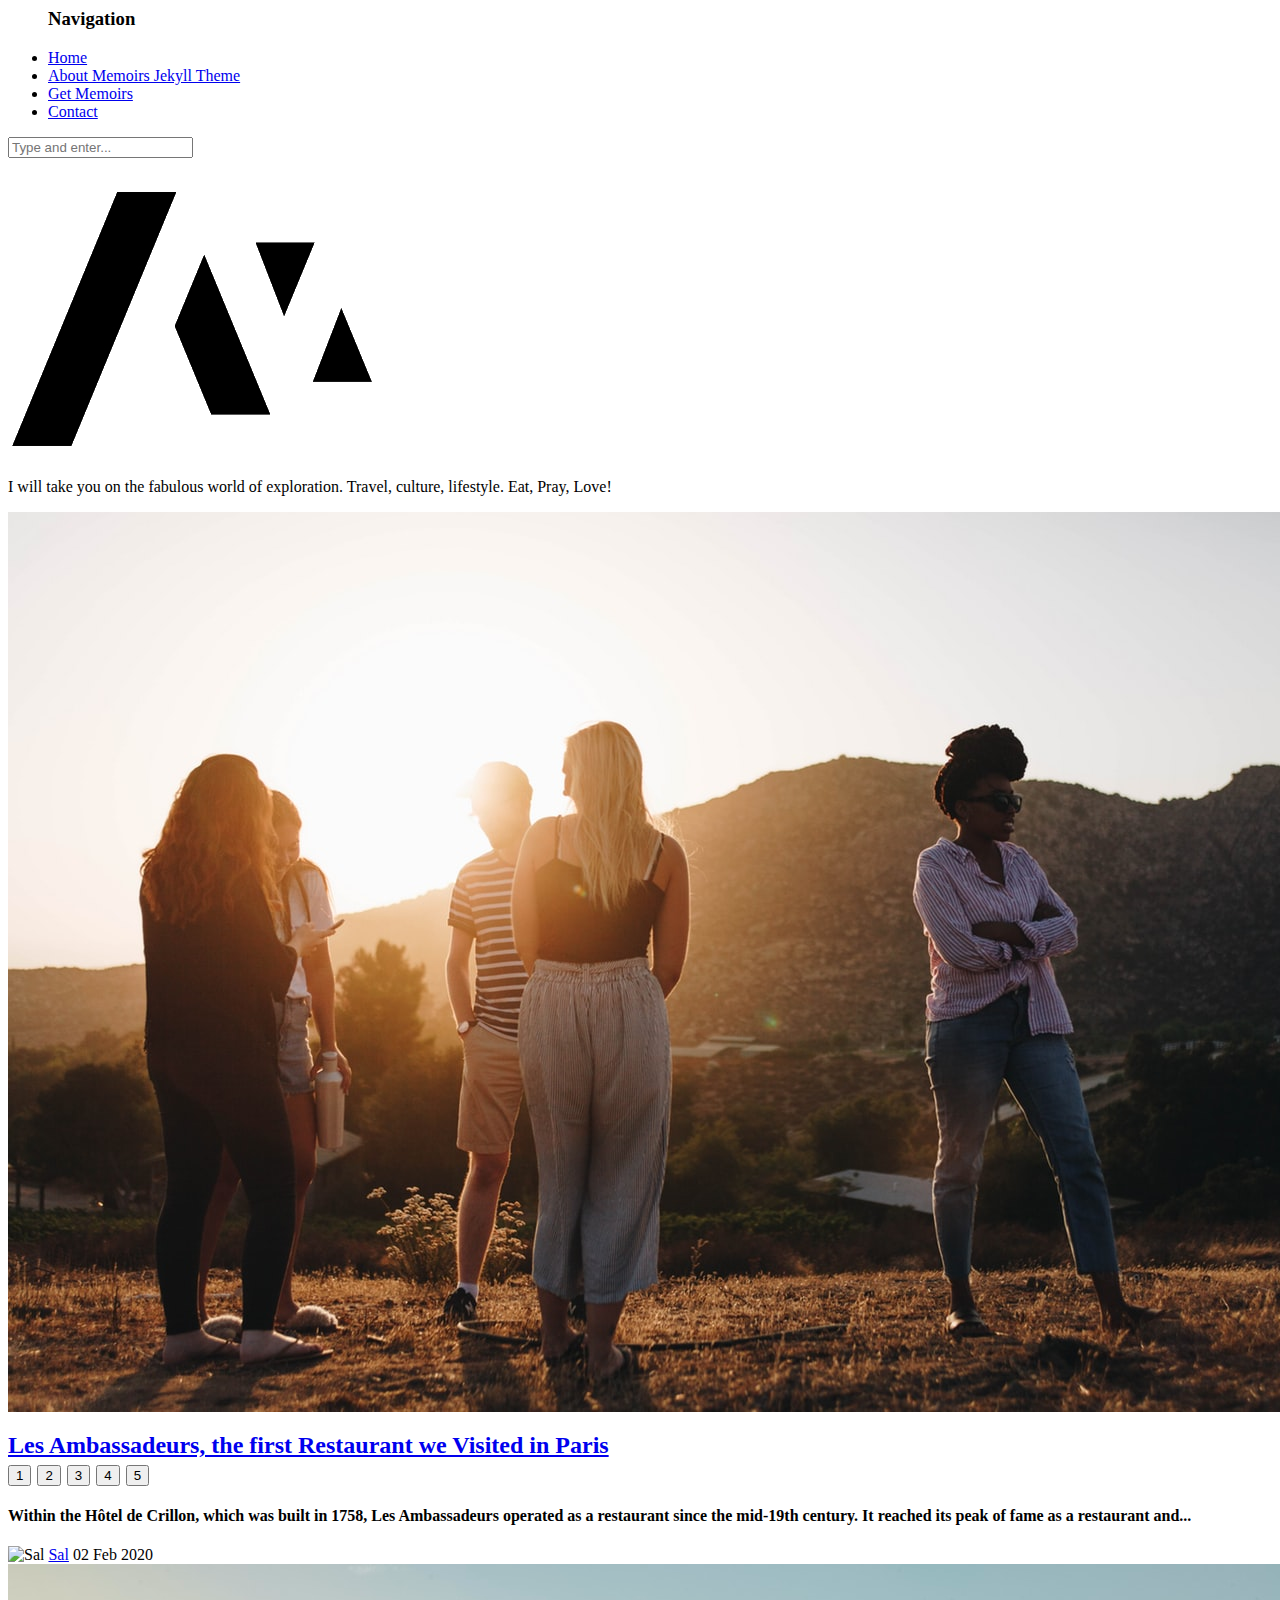
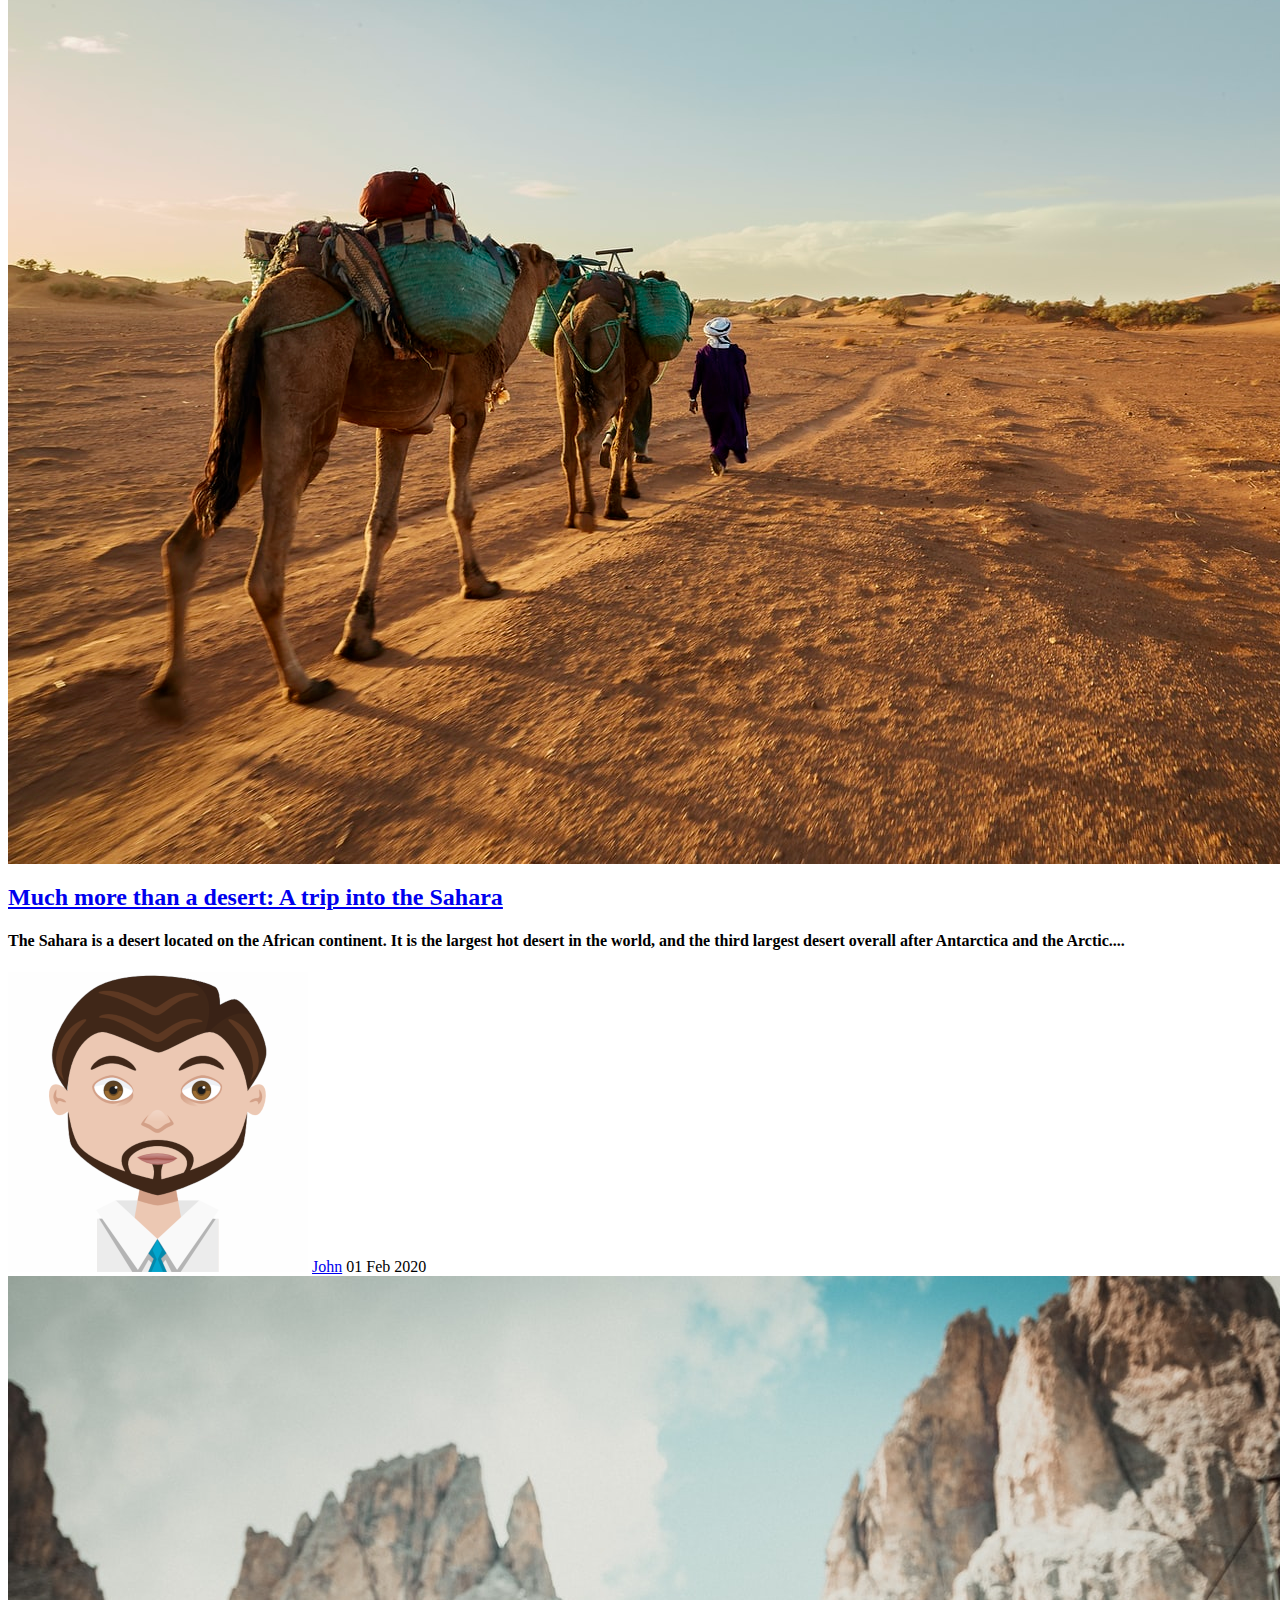
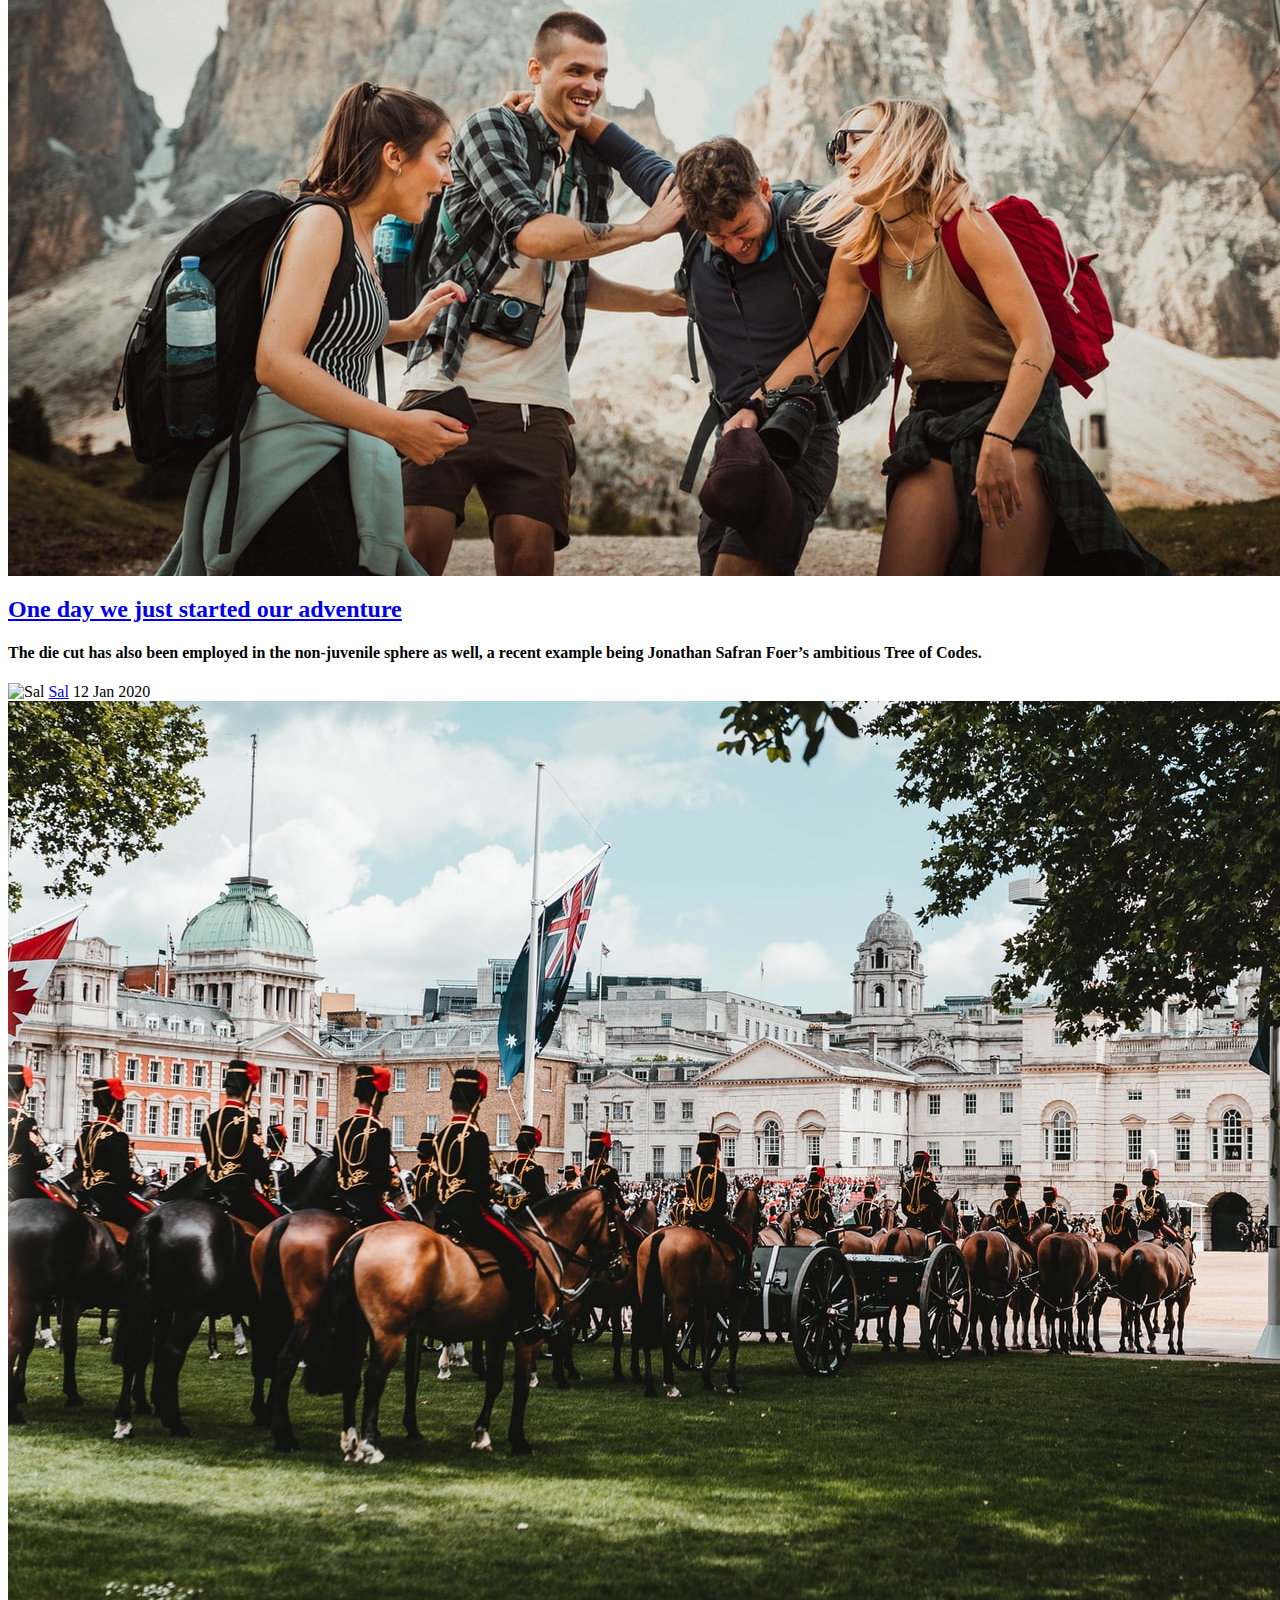
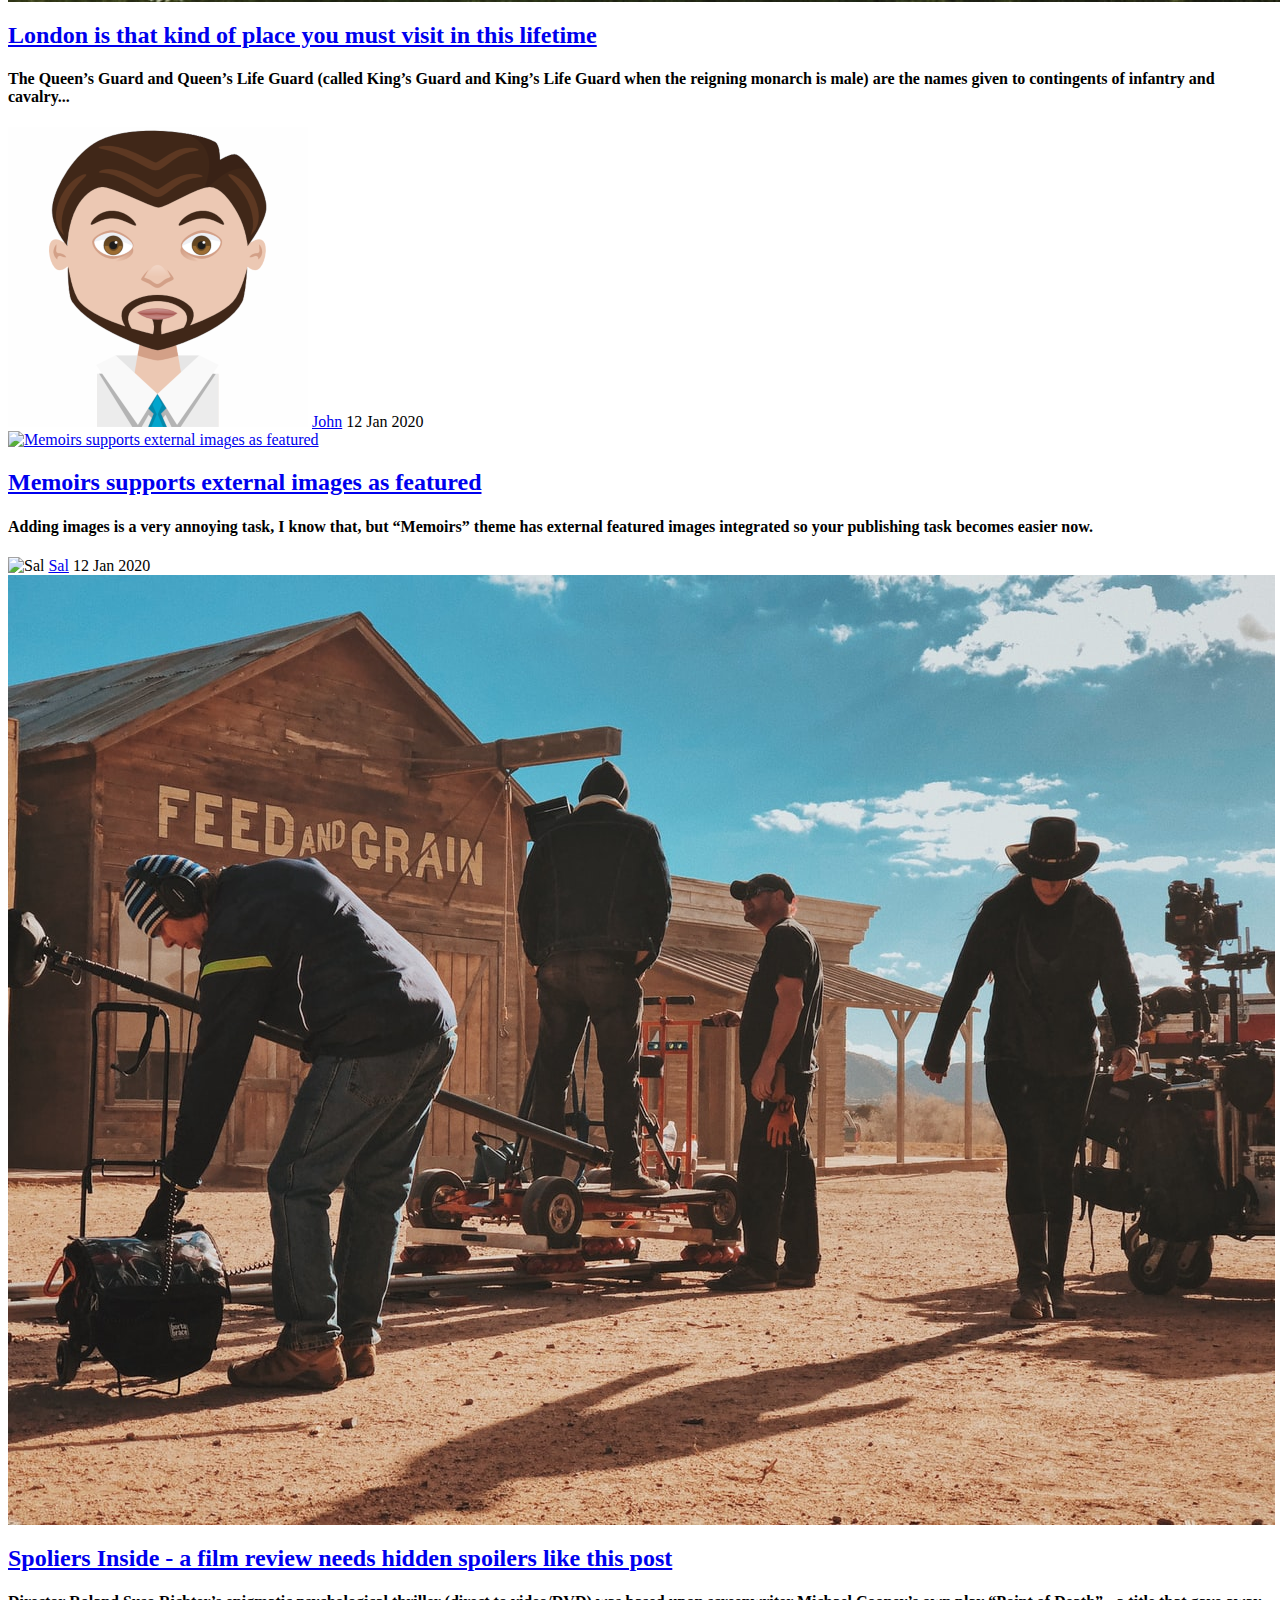
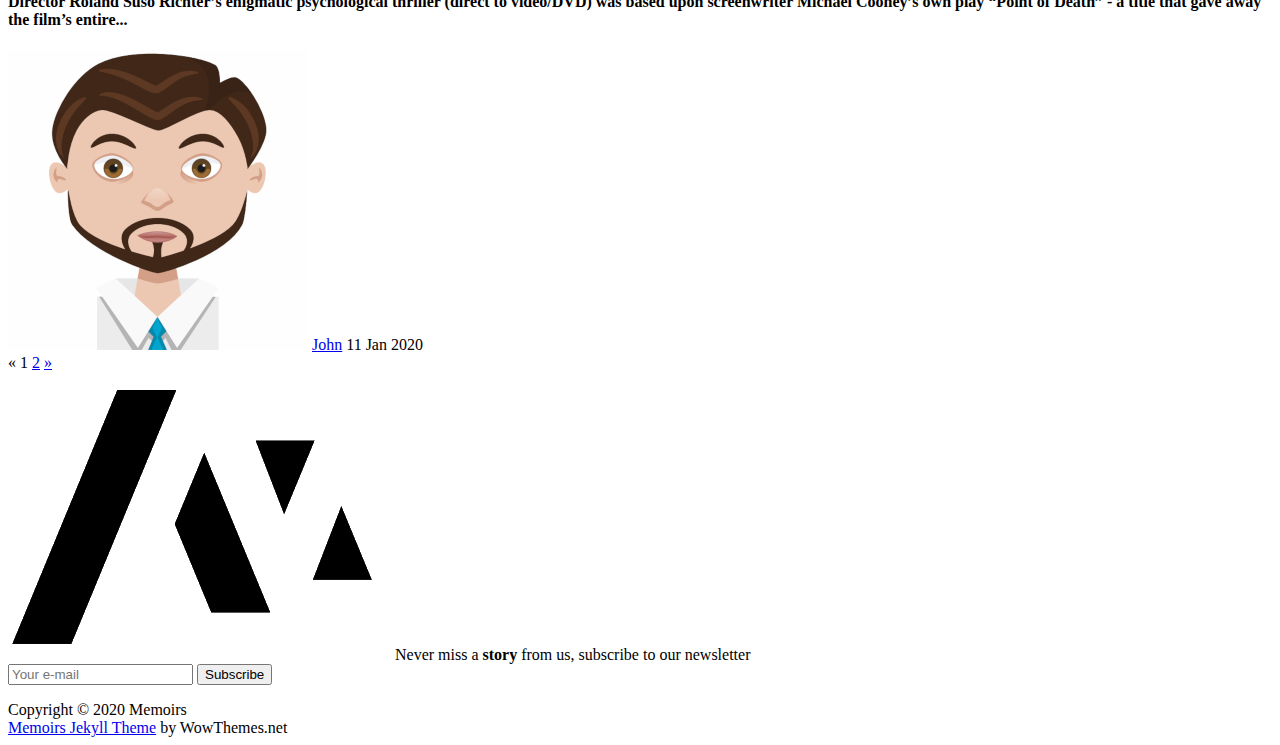
==== index.html @ 23cb0039 "initial" ====
<body>
	<!-- defer loading of font and font awesome -->
	<noscript id="deferred-styles">
		<link href="https://fonts.googleapis.com/css?family=Sen:400,700&display=swap" rel="stylesheet">
        <link rel="stylesheet" href="https://use.fontawesome.com/releases/v5.0.13/css/all.css" integrity="sha384-DNOHZ68U8hZfKXOrtjWvjxusGo9WQnrNx2sqG0tfsghAvtVlRW3tvkXWZh58N9jp" crossorigin="anonymous">
	</noscript>

<!-- Begin Sidebar Navigation
================================================== -->

<div class="sidebar">    
</div>   
<div class="nav-icon">
    <div class="hamburger-bar"></div>
</div>
<div id="blackover-nav" class="blackover"></div>
<nav id="menu">
    <ul>
        <h3>Navigation</h3>
        <li><a href="/">Home</a></li>
        <li><a href="/about">About <span class="badge badge-primary">Memoirs Jekyll Theme</span></a></li>
        <li><a target="_blank" href="https://bootstrapstarter.com/bootstrap-templates/jekyll-theme-memoirs/">Get Memoirs</a></li>      
        <li><a href="/contact">Contact</a></li>       
    </ul>   
</nav>

<script src="/assets/js/lunr.js"></script>

<style>
    
</style>

<div class="wrap-search">
    <div class="d-flex align-items-center ml-auto">
        <i class="fas fa-search show-search"></i>
        <form class="bd-search ml-3" onSubmit="return lunr_search(document.getElementById('lunrsearch').value);">
            <input type="text" class="form-control bigradius text-small launch-modal-search" id="lunrsearch" name="q" maxlength="255" value="" placeholder="Type and enter..."/>
        </form>
    </div>
</div>

<div id="lunrsearchresults">
    <ul></ul>
</div>

<script src="/assets/js/lunrsearchengine.js"></script>


<!-- End Sidebar Navigation
================================================== -->

<div class="site-content  firstpage ">

<div class="container">

    <!-- Site Logo/Name
    ================================================== -->
   
    <a class="navbar-brand" href="/">
        <img src="/assets/images/logo.png" alt="Memoirs">
    </a>  
   

    <!-- Site Tag
    ================================================== -->
    
        <p class="sitetag">
            I will take you on the fabulous world of exploration. Travel, culture, lifestyle. Eat, Pray, Love!
        </p>
    

    <!-- Content
    ================================================== -->
    <div class="main-content">
        <!-- Posts Index
================================================== -->
<div class="blog-grid-container">
    
        <!-- begin post -->


<div class="blog-grid-item">
    <div class="card h-100">
        <div class="maxthumb">
            <a href="/les-ambassadeurs/">
                

                    
                        <img class="img-thumb" src="/assets/images/2.jpg" alt="Les Ambassadeurs, the first Restaurant we Visited in Paris"> 
                    

                
            </a>
        </div>
        <div class="card-body">
            <h2 class="card-title">
                <a class="text-dark" href="/les-ambassadeurs/">Les Ambassadeurs, the first Restaurant we Visited in Paris</a>
                
                <div class="mb-2 mt-2 font-weight-normal">
                <div class="rating-holder">
<div class="c-rating c-rating--regular" data-rating-value="4.5">
  <button>1</button>
  <button>2</button>
  <button>3</button>
  <button>4</button>
  <button>5</button>
</div>
</div>
                </div>
                
            </h2>
            <h4 class="card-text">Within the Hôtel de Crillon, which was built in 1758, Les Ambassadeurs operated as a restaurant since the mid-19th century. It reached its peak of fame as a restaurant and...</h4>
        </div>
        <div class="card-footer bg-white">
            <div class="wrapfooter">
                
                <span class="meta-footer-thumb">
                
                <img class="author-thumb" src="https://www.gravatar.com/avatar/e56154546cf4be74e393c62d1ae9f9d4?s=250&d=mm&r=x" alt="Sal">
                
                </span>
                <span class="author-meta">
                <span class="post-name"><a target="_blank" href="https://www.wowthemes.net/donate/">Sal</a></span> 
                
                <span class="post-date">02 Feb 2020</span>
                </span>
                <div class="clearfix"></div>
            </div>
        </div>
    </div>
</div>
<!-- end post -->
    
        <!-- begin post -->


<div class="blog-grid-item">
    <div class="card h-100">
        <div class="maxthumb">
            <a href="/much-more-than-a-desert-trip-to-sahara/">
                

                    
                        <img class="img-thumb" src="/assets/images/16.jpg" alt="Much more than a desert: A trip into the Sahara"> 
                    

                
            </a>
        </div>
        <div class="card-body">
            <h2 class="card-title">
                <a class="text-dark" href="/much-more-than-a-desert-trip-to-sahara/">Much more than a desert: A trip into the Sahara</a>
                
            </h2>
            <h4 class="card-text">The Sahara is a desert located on the African continent. It is the largest hot desert in the world, and the third largest desert overall after Antarctica and the Arctic....</h4>
        </div>
        <div class="card-footer bg-white">
            <div class="wrapfooter">
                
                <span class="meta-footer-thumb">
                
                <img class="author-thumb" src="/assets/images/avatar.png" alt="John">
                
                </span>
                <span class="author-meta">
                <span class="post-name"><a target="_blank" href="https://www.wowthemes.net">John</a></span> 
                
                <span class="post-date">01 Feb 2020</span>
                </span>
                <div class="clearfix"></div>
            </div>
        </div>
    </div>
</div>
<!-- end post -->
    
        <!-- begin post -->


<div class="blog-grid-item">
    <div class="card h-100">
        <div class="maxthumb">
            <a href="/one-day-just-started-adventure/">
                

                    
                        <img class="img-thumb" src="/assets/images/15.jpg" alt="One day we just started our adventure"> 
                    

                
            </a>
        </div>
        <div class="card-body">
            <h2 class="card-title">
                <a class="text-dark" href="/one-day-just-started-adventure/">One day we just started our adventure</a>
                
            </h2>
            <h4 class="card-text">The die cut has also been employed in the non-juvenile sphere as well, a recent example being Jonathan Safran Foer’s ambitious Tree of Codes.
</h4>
        </div>
        <div class="card-footer bg-white">
            <div class="wrapfooter">
                
                <span class="meta-footer-thumb">
                
                <img class="author-thumb" src="https://www.gravatar.com/avatar/e56154546cf4be74e393c62d1ae9f9d4?s=250&d=mm&r=x" alt="Sal">
                
                </span>
                <span class="author-meta">
                <span class="post-name"><a target="_blank" href="https://www.wowthemes.net/donate/">Sal</a></span> 
                
                <span class="post-date">12 Jan 2020</span>
                </span>
                <div class="clearfix"></div>
            </div>
        </div>
    </div>
</div>
<!-- end post -->
    
        <!-- begin post -->


<div class="blog-grid-item">
    <div class="card h-100">
        <div class="maxthumb">
            <a href="/london/">
                

                    
                        <img class="img-thumb" src="/assets/images/9.jpg" alt="London is that kind of place you must visit in this lifetime"> 
                    

                
            </a>
        </div>
        <div class="card-body">
            <h2 class="card-title">
                <a class="text-dark" href="/london/">London is that kind of place you must visit in this lifetime</a>
                
            </h2>
            <h4 class="card-text">The Queen’s Guard and Queen’s Life Guard (called King’s Guard and King’s Life Guard when the reigning monarch is male) are the names given to contingents of infantry and cavalry...</h4>
        </div>
        <div class="card-footer bg-white">
            <div class="wrapfooter">
                
                <span class="meta-footer-thumb">
                
                <img class="author-thumb" src="/assets/images/avatar.png" alt="John">
                
                </span>
                <span class="author-meta">
                <span class="post-name"><a target="_blank" href="https://www.wowthemes.net">John</a></span> 
                
                <span class="post-date">12 Jan 2020</span>
                </span>
                <div class="clearfix"></div>
            </div>
        </div>
    </div>
</div>
<!-- end post -->
    
        <!-- begin post -->


<div class="blog-grid-item">
    <div class="card h-100">
        <div class="maxthumb">
            <a href="/external-featured-image/">
                

                    
                        <img class="img-thumb" src="https://images.unsplash.com/photo-1559925393-8be0ec4767c8?ixlib=rb-1.2.1&ixid=eyJhcHBfaWQiOjEyMDd9&auto=format&fit=crop&w=1351&q=80" alt="Memoirs supports external images as featured"> 
                    

                
            </a>
        </div>
        <div class="card-body">
            <h2 class="card-title">
                <a class="text-dark" href="/external-featured-image/">Memoirs supports external images as featured</a>
                
            </h2>
            <h4 class="card-text">Adding images is a very annoying task, I know that, but “Memoirs” theme has external featured images integrated so your publishing task becomes easier now.
</h4>
        </div>
        <div class="card-footer bg-white">
            <div class="wrapfooter">
                
                <span class="meta-footer-thumb">
                
                <img class="author-thumb" src="https://www.gravatar.com/avatar/e56154546cf4be74e393c62d1ae9f9d4?s=250&d=mm&r=x" alt="Sal">
                
                </span>
                <span class="author-meta">
                <span class="post-name"><a target="_blank" href="https://www.wowthemes.net/donate/">Sal</a></span> 
                
                <span class="post-date">12 Jan 2020</span>
                </span>
                <div class="clearfix"></div>
            </div>
        </div>
    </div>
</div>
<!-- end post -->
    
        <!-- begin post -->


<div class="blog-grid-item">
    <div class="card h-100">
        <div class="maxthumb">
            <a href="/post-with-spoiler/">
                

                    
                        <img class="img-thumb" src="/assets/images/12.jpg" alt="Spoliers Inside - a film review needs hidden spoilers like this post"> 
                    

                
            </a>
        </div>
        <div class="card-body">
            <h2 class="card-title">
                <a class="text-dark" href="/post-with-spoiler/">Spoliers Inside - a film review needs hidden spoilers like this post</a>
                
            </h2>
            <h4 class="card-text">Director Roland Suso Richter’s enigmatic psychological thriller (direct to video/DVD) was based upon screenwriter Michael Cooney’s own play “Point of Death” - a title that gave away the film’s entire...</h4>
        </div>
        <div class="card-footer bg-white">
            <div class="wrapfooter">
                
                <span class="meta-footer-thumb">
                
                <img class="author-thumb" src="/assets/images/avatar.png" alt="John">
                
                </span>
                <span class="author-meta">
                <span class="post-name"><a target="_blank" href="https://www.wowthemes.net">John</a></span> 
                
                <span class="post-date">11 Jan 2020</span>
                </span>
                <div class="clearfix"></div>
            </div>
        </div>
    </div>
</div>
<!-- end post -->
    
</div>

<!-- Pagination
================================================== -->
<div class="bottompagination">
<span class="navigation" role="navigation">
    
<div class="pagination">
  
    <span>&laquo; </span>
  

  
    
      <span class="ml-1 mr-1">1</span>
    
  
    
      <a class="ml-1 mr-1" href="/page2/">2</a>
    
  

  
    <a class="ml-1 mr-1" href="/page2/"> &raquo;</a>
  
</div>

</span>
</div>


    </div>

    
    <!-- Newsletter
    ================================================== -->
    <div class="newsletter text-center">
        <span class="h4"><img src="/assets/images/logo.png" class="newsletter-logo" alt="Memoirs"> &nbsp; Never miss a <b>story</b> from us, subscribe to our newsletter</span>
        <form action="https://wowthemes.us11.list-manage.com/subscribe/post?u=8aeb20a530e124561927d3bd8&amp;id=8c3d2d214b" method="post" name="mc-embedded-subscribe-form" class="wj-contact-form validate" target="_blank" novalidate>
            <div class="mc-field-group d-inline-flex">
            <input type="email" placeholder="Your e-mail" name="EMAIL" class="required email" id="mce-EMAIL" autocomplete="on" required>
            <input type="submit" value="Subscribe" name="subscribe" class="heart">
            </div>
        </form>
    </div>
    
    
</div>

<!-- Begin Footer
================================================== -->
<footer class="footer">
    <div class="container">
        <div class="row">
            <div class="col-md-6 col-sm-12 text-center text-lg-left">
                Copyright © 2020 Memoirs 
            </div>
            <div class="col-md-6 col-sm-12 text-center text-lg-right">    
                <a target="_blank" href="https://www.wowthemes.net/memoirs-free-jekyll-theme/">Memoirs Jekyll Theme</a> by WowThemes.net
            </div>
        </div>
    </div>
</footer>
<!-- End Footer
================================================== -->

</div> <!-- /.site-content -->

<!-- Scripts (if you need bootstrap.js, please add it yourself. I didn't use it for performance reasons, it was not needed in this theme)
================================================== -->

<script src="/assets/js/prism.js"></script>

<script src="/assets/js/theme.js"></script>





</body>
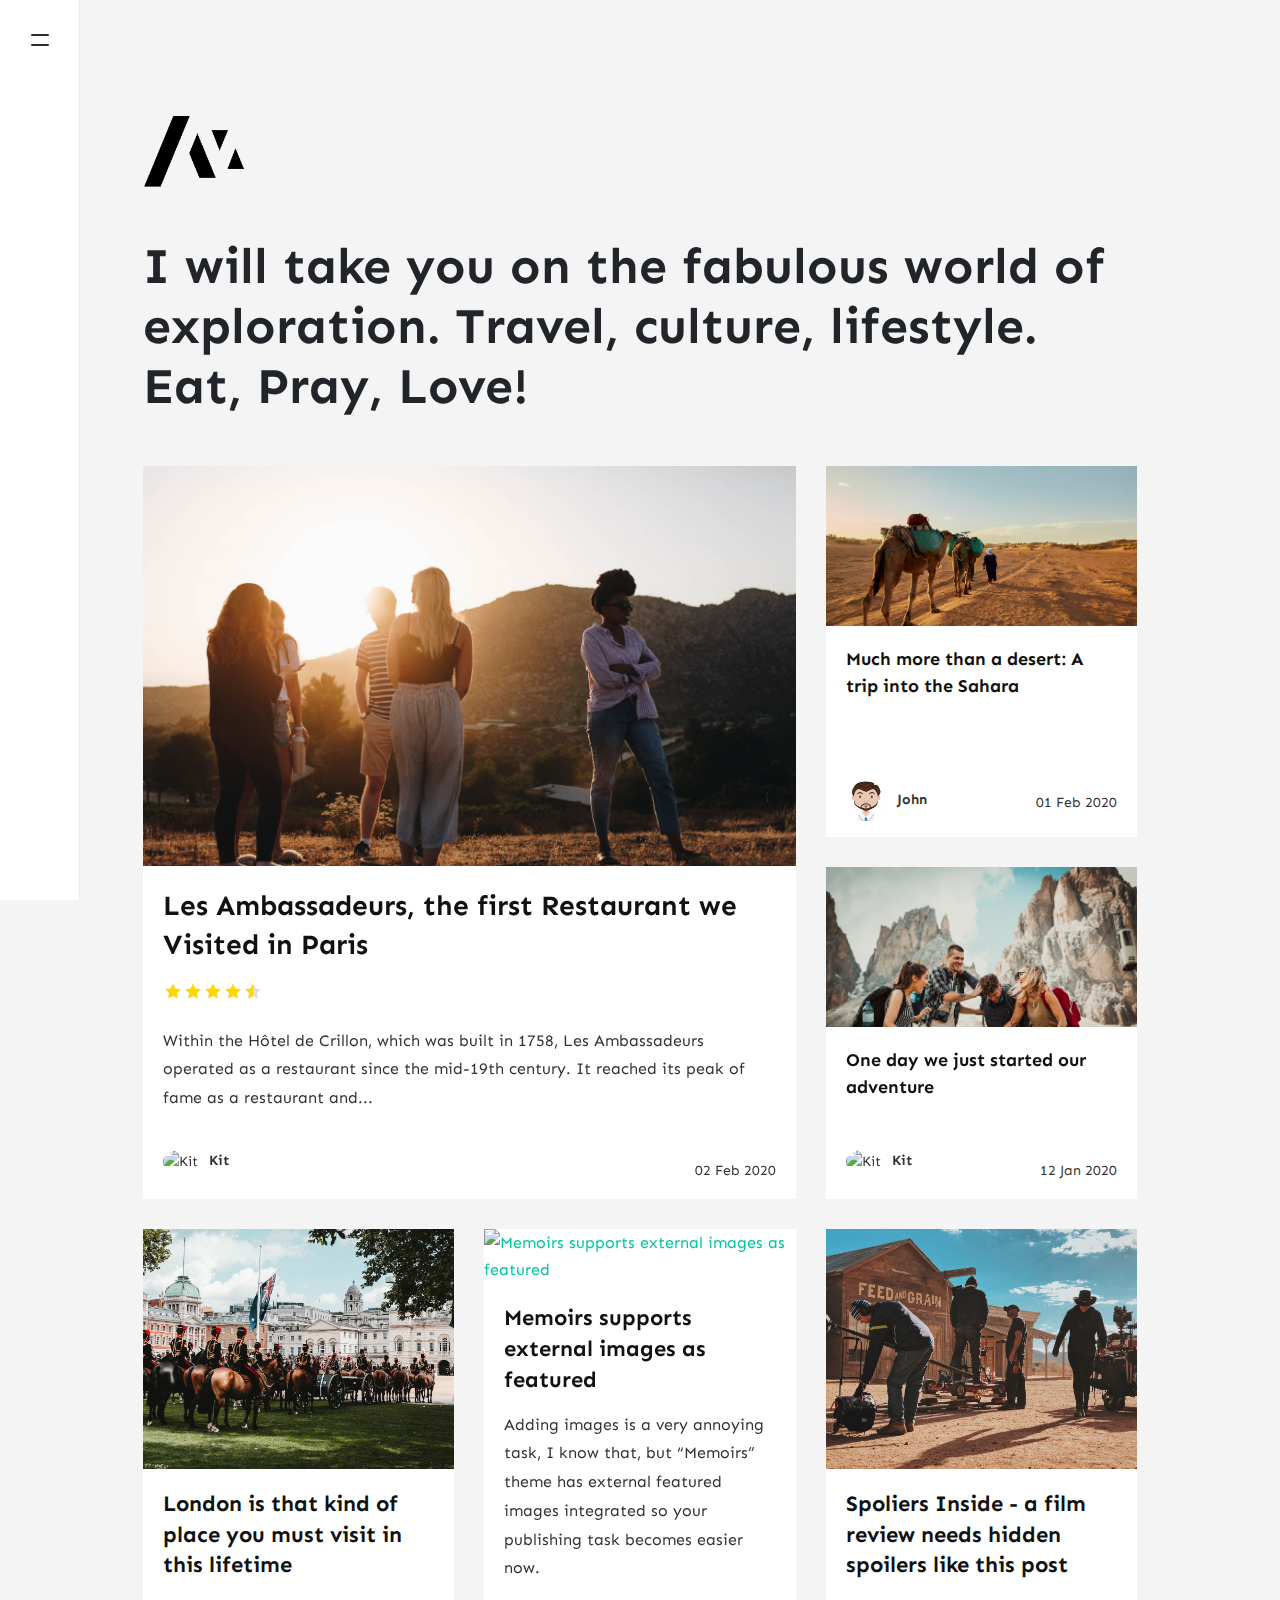
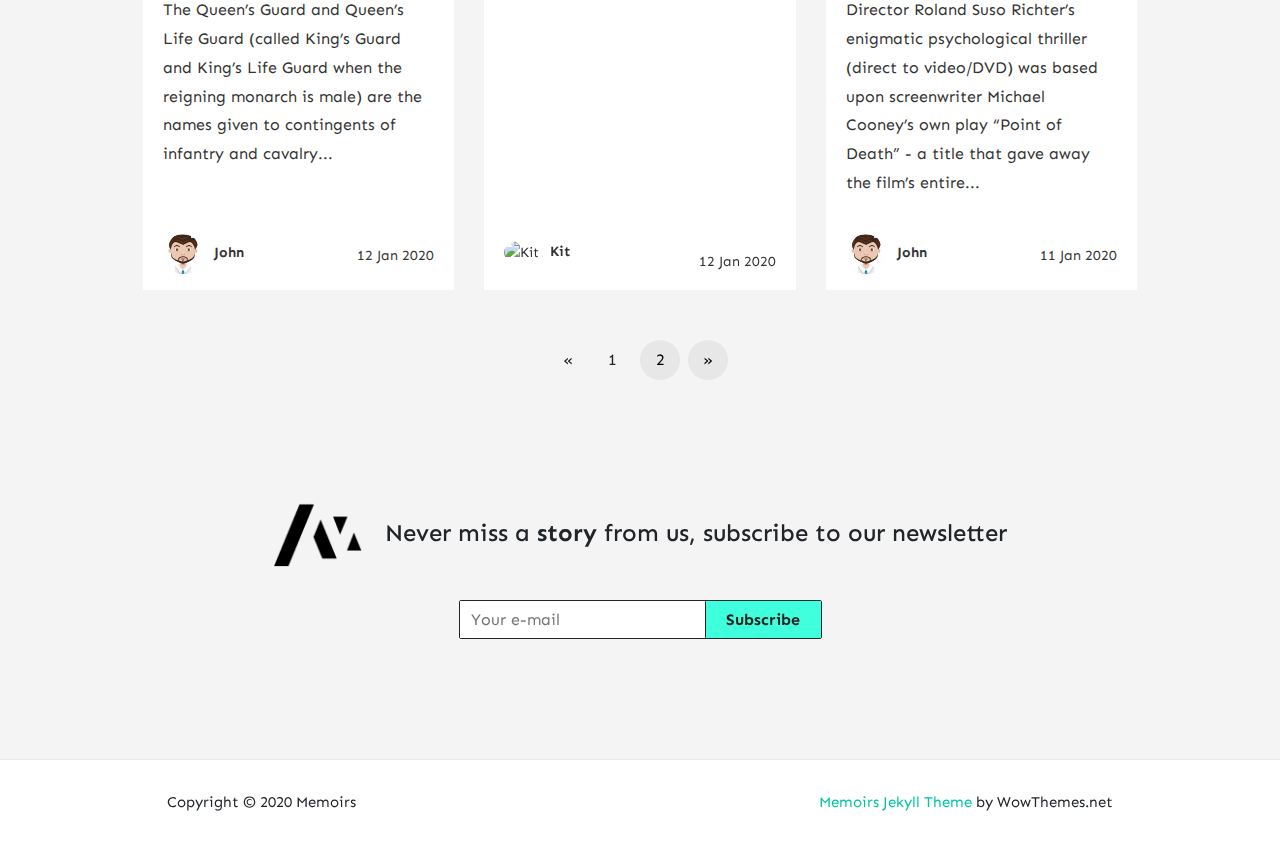
==== commit 11ab5cee: "Update index.html" ====
--- a/index.html
+++ b/index.html
@@ -1,3 +1,39 @@
+<!DOCTYPE html>
+<html lang="en">
+<head>
+<meta charset="utf-8">
+<meta name="viewport" content="width=device-width, initial-scale=1, shrink-to-fit=no">
+
+<link rel="icon" href="/assets/images/logo.png">
+
+<title>Home | Memoirs</title>
+
+<!-- Begin Jekyll SEO tag v2.6.1 -->
+<title>Home | Memoirs</title>
+<meta name="generator" content="Jekyll v4.1.1" />
+<meta property="og:title" content="Home" />
+<meta property="og:locale" content="en_US" />
+<meta name="description" content="I will take you on the fabulous world of exploration. Travel, culture, lifestyle. Eat, Pray, Love!" />
+<meta property="og:description" content="I will take you on the fabulous world of exploration. Travel, culture, lifestyle. Eat, Pray, Love!" />
+<link rel="canonical" href="http://localhost:4000/" />
+<meta property="og:url" content="http://localhost:4000/" />
+<meta property="og:site_name" content="Memoirs" />
+<link rel="next" href="http://localhost:4000/page2/" />
+<script type="application/ld+json">
+{"@type":"WebSite","url":"http://localhost:4000/","publisher":{"@type":"Organization","logo":{"@type":"ImageObject","url":"http://localhost:4000/assets/images/logo.png"}},"name":"Memoirs","headline":"Home","description":"I will take you on the fabulous world of exploration. Travel, culture, lifestyle. Eat, Pray, Love!","@context":"https://schema.org"}</script>
+<!-- End Jekyll SEO tag -->
+
+    
+<link href="/assets/css/prism.css" rel="stylesheet">
+
+<link href="/assets/css/theme.css" rel="stylesheet">
+
+<script src="/assets/js/jquery.min.js"></script>
+
+</head>
+
+
+
 
 <body>
 	<!-- defer loading of font and font awesome -->
@@ -117,11 +153,11 @@
                 
                 <span class="meta-footer-thumb">
                 
-                <img class="author-thumb" src="https://www.gravatar.com/avatar/e56154546cf4be74e393c62d1ae9f9d4?s=250&d=mm&r=x" alt="Sal">
-                
-                </span>
-                <span class="author-meta">
-                <span class="post-name"><a target="_blank" href="https://www.wowthemes.net/donate/">Sal</a></span> 
+                <img class="author-thumb" src="https://www.gravatar.com/avatar/e56154546cf4be74e393c62d1ae9f9d4?s=250&d=mm&r=x" alt="Kit">
+                
+                </span>
+                <span class="author-meta">
+                <span class="post-name"><a target="_blank" href="https://chen.am">Kit</a></span> 
                 
                 <span class="post-date">02 Feb 2020</span>
                 </span>
@@ -204,11 +240,11 @@
                 
                 <span class="meta-footer-thumb">
                 
-                <img class="author-thumb" src="https://www.gravatar.com/avatar/e56154546cf4be74e393c62d1ae9f9d4?s=250&d=mm&r=x" alt="Sal">
-                
-                </span>
-                <span class="author-meta">
-                <span class="post-name"><a target="_blank" href="https://www.wowthemes.net/donate/">Sal</a></span> 
+                <img class="author-thumb" src="https://www.gravatar.com/avatar/e56154546cf4be74e393c62d1ae9f9d4?s=250&d=mm&r=x" alt="Kit">
+                
+                </span>
+                <span class="author-meta">
+                <span class="post-name"><a target="_blank" href="https://chen.am">Kit</a></span> 
                 
                 <span class="post-date">12 Jan 2020</span>
                 </span>
@@ -291,11 +327,11 @@
                 
                 <span class="meta-footer-thumb">
                 
-                <img class="author-thumb" src="https://www.gravatar.com/avatar/e56154546cf4be74e393c62d1ae9f9d4?s=250&d=mm&r=x" alt="Sal">
-                
-                </span>
-                <span class="author-meta">
-                <span class="post-name"><a target="_blank" href="https://www.wowthemes.net/donate/">Sal</a></span> 
+                <img class="author-thumb" src="https://www.gravatar.com/avatar/e56154546cf4be74e393c62d1ae9f9d4?s=250&d=mm&r=x" alt="Kit">
+                
+                </span>
+                <span class="author-meta">
+                <span class="post-name"><a target="_blank" href="https://chen.am">Kit</a></span> 
                 
                 <span class="post-date">12 Jan 2020</span>
                 </span>
@@ -429,3 +465,4 @@
 
 
 </body>
+</html>
--- a/assets/css/prism.css
+++ b/assets/css/prism.css
@@ -0,0 +1,474 @@
+/* PrismJS 1.19.0
+https://prismjs.com/download.html#themes=prism&languages=markup+css+clike+javascript+diff+git+go+graphql+groovy+haml+handlebars+json+liquid+markup-templating+ruby&plugins=line-numbers+file-highlight+show-language+jsonp-highlight+command-line+toolbar+copy-to-clipboard+download-button+match-braces+diff-highlight+filter-highlight-all+treeview */
+/**
+ * prism.js default theme for JavaScript, CSS and HTML
+ * Based on dabblet (http://dabblet.com)
+ * @author Lea Verou
+ */
+
+code[class*="language-"],
+pre[class*="language-"] {
+	color: black;
+	background: none;
+	text-shadow: 0 1px white;
+	font-family: Consolas, Monaco, 'Andale Mono', 'Ubuntu Mono', monospace;
+	font-size: 1em;
+	text-align: left;
+	white-space: pre;
+	word-spacing: normal;
+	word-break: normal;
+	word-wrap: normal;
+	line-height: 1.5;
+
+	-moz-tab-size: 4;
+	-o-tab-size: 4;
+	tab-size: 4;
+
+	-webkit-hyphens: none;
+	-moz-hyphens: none;
+	-ms-hyphens: none;
+	hyphens: none;
+}
+
+pre[class*="language-"]::-moz-selection, pre[class*="language-"] ::-moz-selection,
+code[class*="language-"]::-moz-selection, code[class*="language-"] ::-moz-selection {
+	text-shadow: none;
+	background: #b3d4fc;
+}
+
+pre[class*="language-"]::selection, pre[class*="language-"] ::selection,
+code[class*="language-"]::selection, code[class*="language-"] ::selection {
+	text-shadow: none;
+	background: #b3d4fc;
+}
+
+@media print {
+	code[class*="language-"],
+	pre[class*="language-"] {
+		text-shadow: none;
+	}
+}
+
+/* Code blocks */
+pre[class*="language-"] {
+	padding: 1em;
+	margin: .5em 0;
+	overflow: auto;
+}
+
+:not(pre) > code[class*="language-"],
+pre[class*="language-"] {
+	background: #f5f2f0;
+}
+
+/* Inline code */
+:not(pre) > code[class*="language-"] {
+	padding: .1em;
+	border-radius: .3em;
+	white-space: normal;
+}
+
+.token.comment,
+.token.prolog,
+.token.doctype,
+.token.cdata {
+	color: slategray;
+}
+
+.token.punctuation {
+	color: #999;
+}
+
+.token.namespace {
+	opacity: .7;
+}
+
+.token.property,
+.token.tag,
+.token.boolean,
+.token.number,
+.token.constant,
+.token.symbol,
+.token.deleted {
+	color: #905;
+}
+
+.token.selector,
+.token.attr-name,
+.token.string,
+.token.char,
+.token.builtin,
+.token.inserted {
+	color: #690;
+}
+
+.token.operator,
+.token.entity,
+.token.url,
+.language-css .token.string,
+.style .token.string {
+	color: #9a6e3a;
+	background: hsla(0, 0%, 100%, .5);
+}
+
+.token.atrule,
+.token.attr-value,
+.token.keyword {
+	color: #07a;
+}
+
+.token.function,
+.token.class-name {
+	color: #DD4A68;
+}
+
+.token.regex,
+.token.important,
+.token.variable {
+	color: #e90;
+}
+
+.token.important,
+.token.bold {
+	font-weight: bold;
+}
+.token.italic {
+	font-style: italic;
+}
+
+.token.entity {
+	cursor: help;
+}
+
+pre[class*="language-"].line-numbers {
+	position: relative;
+	padding-left: 3.8em;
+	counter-reset: linenumber;
+}
+
+pre[class*="language-"].line-numbers > code {
+	position: relative;
+	white-space: inherit;
+}
+
+.line-numbers .line-numbers-rows {
+	position: absolute;
+	pointer-events: none;
+	top: 0;
+	font-size: 100%;
+	left: -3.8em;
+	width: 3em; /* works for line-numbers below 1000 lines */
+	letter-spacing: -1px;
+	border-right: 1px solid #999;
+
+	-webkit-user-select: none;
+	-moz-user-select: none;
+	-ms-user-select: none;
+	user-select: none;
+
+}
+
+	.line-numbers-rows > span {
+		pointer-events: none;
+		display: block;
+		counter-increment: linenumber;
+	}
+
+		.line-numbers-rows > span:before {
+			content: counter(linenumber);
+			color: #999;
+			display: block;
+			padding-right: 0.8em;
+			text-align: right;
+		}
+
+div.code-toolbar {
+	position: relative;
+}
+
+div.code-toolbar > .toolbar {
+	position: absolute;
+	top: .3em;
+	right: .2em;
+	transition: opacity 0.3s ease-in-out;
+	opacity: 0;
+}
+
+div.code-toolbar:hover > .toolbar {
+	opacity: 1;
+}
+
+/* Separate line b/c rules are thrown out if selector is invalid.
+   IE11 and old Edge versions don't support :focus-within. */
+div.code-toolbar:focus-within > .toolbar {
+	opacity: 1;
+}
+
+div.code-toolbar > .toolbar .toolbar-item {
+	display: inline-block;
+}
+
+div.code-toolbar > .toolbar a {
+	cursor: pointer;
+}
+
+div.code-toolbar > .toolbar button {
+	background: none;
+	border: 0;
+	color: inherit;
+	font: inherit;
+	line-height: normal;
+	overflow: visible;
+	padding: 0;
+	-webkit-user-select: none; /* for button */
+	-moz-user-select: none;
+	-ms-user-select: none;
+}
+
+div.code-toolbar > .toolbar a,
+div.code-toolbar > .toolbar button,
+div.code-toolbar > .toolbar span {
+	color: #bbb;
+	font-size: .8em;
+	padding: 0 .5em;
+	background: #f5f2f0;
+	background: rgba(224, 224, 224, 0.2);
+	box-shadow: 0 2px 0 0 rgba(0,0,0,0.2);
+	border-radius: .5em;
+}
+
+div.code-toolbar > .toolbar a:hover,
+div.code-toolbar > .toolbar a:focus,
+div.code-toolbar > .toolbar button:hover,
+div.code-toolbar > .toolbar button:focus,
+div.code-toolbar > .toolbar span:hover,
+div.code-toolbar > .toolbar span:focus {
+	color: inherit;
+	text-decoration: none;
+}
+
+.command-line-prompt {
+	border-right: 1px solid #999;
+	display: block;
+	float: left;
+	font-size: 100%;
+	letter-spacing: -1px;
+	margin-right: 1em;
+	pointer-events: none;
+
+	-webkit-user-select: none;
+	-moz-user-select: none;
+	-ms-user-select: none;
+	user-select: none;
+}
+
+.command-line-prompt > span:before {
+	color: #999;
+	content: ' ';
+	display: block;
+	padding-right: 0.8em;
+}
+
+.command-line-prompt > span[data-user]:before {
+	content: "[" attr(data-user) "@" attr(data-host) "] $";
+}
+
+.command-line-prompt > span[data-user="root"]:before {
+	content: "[" attr(data-user) "@" attr(data-host) "] #";
+}
+
+.command-line-prompt > span[data-prompt]:before {
+	content: attr(data-prompt);
+}
+
+.token.punctuation.brace-hover,
+.token.punctuation.brace-selected {
+	outline: solid 1px;
+}
+
+.rainbow-braces .token.punctuation.brace-level-1,
+.rainbow-braces .token.punctuation.brace-level-5,
+.rainbow-braces .token.punctuation.brace-level-9 {
+	color: #E50;
+	opacity: 1;
+}
+.rainbow-braces .token.punctuation.brace-level-2,
+.rainbow-braces .token.punctuation.brace-level-6,
+.rainbow-braces .token.punctuation.brace-level-10 {
+	color: #0B3;
+	opacity: 1;
+}
+.rainbow-braces .token.punctuation.brace-level-3,
+.rainbow-braces .token.punctuation.brace-level-7,
+.rainbow-braces .token.punctuation.brace-level-11 {
+	color: #26F;
+	opacity: 1;
+}
+.rainbow-braces .token.punctuation.brace-level-4,
+.rainbow-braces .token.punctuation.brace-level-8,
+.rainbow-braces .token.punctuation.brace-level-12 {
+	color: #E0E;
+	opacity: 1;
+}
+
+pre.diff-highlight > code .token.deleted:not(.prefix),
+pre > code.diff-highlight .token.deleted:not(.prefix) {
+	background-color: rgba(255, 0, 0, .1);
+	color: inherit;
+	display: block;
+}
+
+pre.diff-highlight > code .token.inserted:not(.prefix),
+pre > code.diff-highlight .token.inserted:not(.prefix) {
+	background-color: rgba(0, 255, 128, .1);
+	color: inherit;
+	display: block;
+}
+
+.token.treeview-part .entry-line {
+	position: relative;
+	text-indent: -99em;
+	display: inline-block;
+	vertical-align: top;
+	width: 1.2em;
+}
+.token.treeview-part .entry-line:before,
+.token.treeview-part .line-h:after {
+	content: '';
+	position: absolute;
+	top: 0;
+	left: 50%;
+	width: 50%;
+	height: 100%;
+}
+.token.treeview-part .line-h:before,
+.token.treeview-part .line-v:before {
+	border-left: 1px solid #ccc;
+}
+.token.treeview-part .line-v-last:before {
+	height: 50%;
+	border-left: 1px solid #ccc;
+	border-bottom: 1px solid #ccc;
+}
+.token.treeview-part .line-h:after {
+	height: 50%;
+	border-bottom: 1px solid #ccc;
+}
+.token.treeview-part .entry-name {
+	position: relative;
+	display: inline-block;
+	vertical-align: top;
+	padding: 0 0 0 1.5em;
+}
+.token.treeview-part .entry-name:before {
+	content: '';
+	position: absolute;
+	top: 0;
+	left: 0.25em;
+	height: 100%;
+	width: 1em;
+	background: no-repeat 50% 50% / contain;
+}
+
+.token.treeview-part .entry-name.dotfile {
+	opacity: 0.5;
+}
+
+.token.treeview-part .entry-name:before {
+	background-image: url('[data-uri]');
+}
+.token.treeview-part .entry-name.dir:before {
+	background-image: url('[data-uri]');
+
+}
+.token.treeview-part .entry-name.ext-bmp:before,
+.token.treeview-part .entry-name.ext-eps:before,
+.token.treeview-part .entry-name.ext-gif:before,
+.token.treeview-part .entry-name.ext-jpe:before,
+.token.treeview-part .entry-name.ext-jpg:before,
+.token.treeview-part .entry-name.ext-jpeg:before,
+.token.treeview-part .entry-name.ext-png:before,
+.token.treeview-part .entry-name.ext-svg:before,
+.token.treeview-part .entry-name.ext-tiff:before {
+	background-image: url('[data-uri]');
+}
+.token.treeview-part .entry-name.ext-cfg:before,
+.token.treeview-part .entry-name.ext-conf:before,
+.token.treeview-part .entry-name.ext-config:before,
+.token.treeview-part .entry-name.ext-csv:before,
+.token.treeview-part .entry-name.ext-ini:before,
+.token.treeview-part .entry-name.ext-log:before,
+.token.treeview-part .entry-name.ext-md:before,
+.token.treeview-part .entry-name.ext-nfo:before,
+.token.treeview-part .entry-name.ext-txt:before {
+	background-image: url('[data-uri]');
+}
+.token.treeview-part .entry-name.ext-asp:before,
+.token.treeview-part .entry-name.ext-aspx:before,
+.token.treeview-part .entry-name.ext-c:before,
+.token.treeview-part .entry-name.ext-cc:before,
+.token.treeview-part .entry-name.ext-cpp:before,
+.token.treeview-part .entry-name.ext-cs:before,
+.token.treeview-part .entry-name.ext-css:before,
+.token.treeview-part .entry-name.ext-h:before,
+.token.treeview-part .entry-name.ext-hh:before,
+.token.treeview-part .entry-name.ext-htm:before,
+.token.treeview-part .entry-name.ext-html:before,
+.token.treeview-part .entry-name.ext-jav:before,
+.token.treeview-part .entry-name.ext-java:before,
+.token.treeview-part .entry-name.ext-js:before,
+.token.treeview-part .entry-name.ext-php:before,
+.token.treeview-part .entry-name.ext-rb:before,
+.token.treeview-part .entry-name.ext-xml:before {
+	background-image: url('[data-uri]');
+}
+.token.treeview-part .entry-name.ext-7z:before,
+.token.treeview-part .entry-name.ext-bz:before,
+.token.treeview-part .entry-name.ext-bz2:before,
+.token.treeview-part .entry-name.ext-gz:before,
+.token.treeview-part .entry-name.ext-rar:before,
+.token.treeview-part .entry-name.ext-tar:before,
+.token.treeview-part .entry-name.ext-tgz:before,
+.token.treeview-part .entry-name.ext-zip:before {
+	background-image: url('[data-uri]');
+}
+.token.treeview-part .entry-name.ext-aac:before,
+.token.treeview-part .entry-name.ext-au:before,
+.token.treeview-part .entry-name.ext-cda:before,
+.token.treeview-part .entry-name.ext-flac:before,
+.token.treeview-part .entry-name.ext-mp3:before,
+.token.treeview-part .entry-name.ext-oga:before,
+.token.treeview-part .entry-name.ext-ogg:before,
+.token.treeview-part .entry-name.ext-wav:before,
+.token.treeview-part .entry-name.ext-wma:before {
+	background-image: url('[data-uri]');
+}
+.token.treeview-part .entry-name.ext-avi:before,
+.token.treeview-part .entry-name.ext-flv:before,
+.token.treeview-part .entry-name.ext-mkv:before,
+.token.treeview-part .entry-name.ext-mov:before,
+.token.treeview-part .entry-name.ext-mp4:before,
+.token.treeview-part .entry-name.ext-mpeg:before,
+.token.treeview-part .entry-name.ext-mpg:before,
+.token.treeview-part .entry-name.ext-ogv:before,
+.token.treeview-part .entry-name.ext-webm:before {
+	background-image: url('[data-uri]');
+}
+.token.treeview-part .entry-name.ext-pdf:before {
+	background-image: url('[data-uri]');
+}
+.token.treeview-part .entry-name.ext-xls:before,
+.token.treeview-part .entry-name.ext-xlsx:before {
+	background-image: url('[data-uri]');
+}
+.token.treeview-part .entry-name.ext-doc:before,
+.token.treeview-part .entry-name.ext-docm:before,
+.token.treeview-part .entry-name.ext-docx:before {
+	background-image: url('[data-uri]');
+}
+.token.treeview-part .entry-name.ext-pps:before,
+.token.treeview-part .entry-name.ext-ppt:before,
+.token.treeview-part .entry-name.ext-pptx:before {
+	background-image: url('[data-uri]');
+}
+
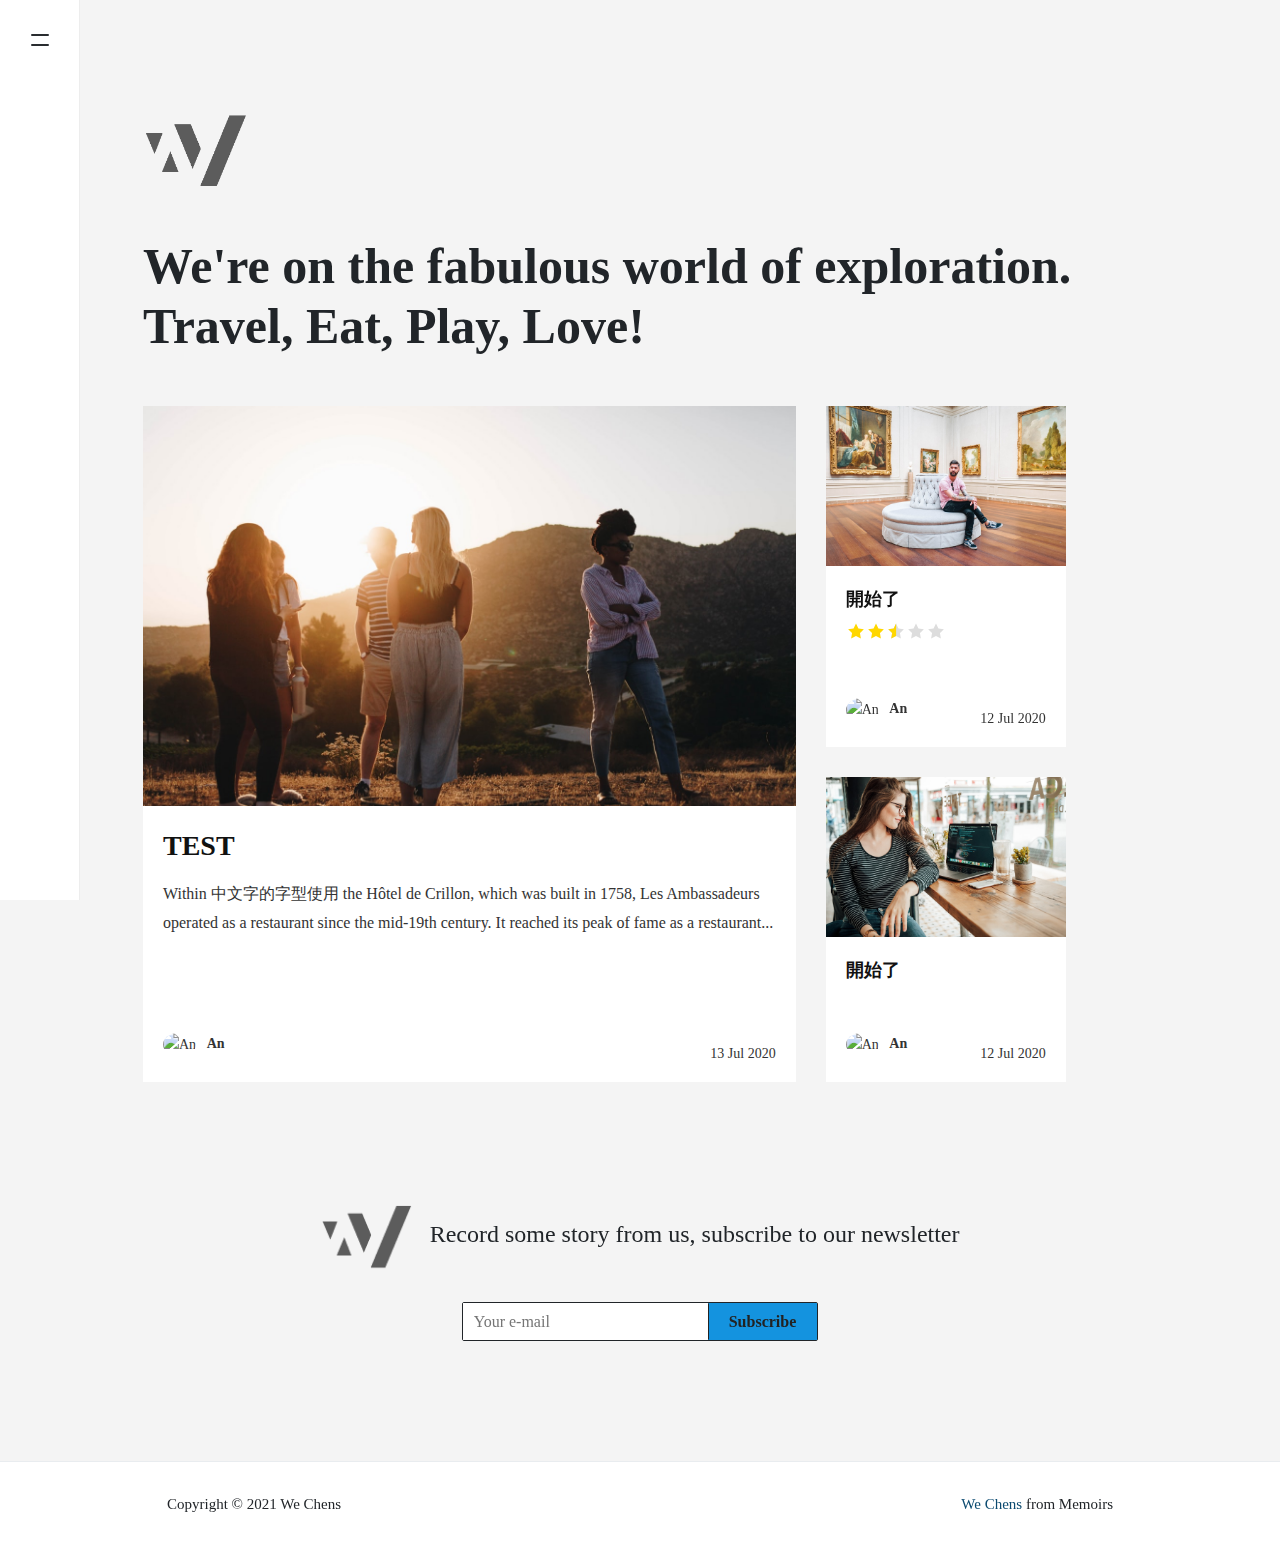
==== commit fc189f2c: "010602" ====
--- a/index.html
+++ b/index.html
@@ -6,21 +6,20 @@
 
 <link rel="icon" href="/assets/images/logo.png">
 
-<title>Home | Memoirs</title>
-
-<!-- Begin Jekyll SEO tag v2.6.1 -->
-<title>Home | Memoirs</title>
-<meta name="generator" content="Jekyll v4.1.1" />
+<title>Home | We Chens</title>
+
+<!-- Begin Jekyll SEO tag v2.7.1 -->
+<title>Home | The Chens</title>
+<meta name="generator" content="Jekyll v4.2.0" />
 <meta property="og:title" content="Home" />
 <meta property="og:locale" content="en_US" />
-<meta name="description" content="I will take you on the fabulous world of exploration. Travel, culture, lifestyle. Eat, Pray, Love!" />
-<meta property="og:description" content="I will take you on the fabulous world of exploration. Travel, culture, lifestyle. Eat, Pray, Love!" />
-<link rel="canonical" href="http://localhost:4000/" />
-<meta property="og:url" content="http://localhost:4000/" />
-<meta property="og:site_name" content="Memoirs" />
-<link rel="next" href="http://localhost:4000/page2/" />
+<meta name="description" content="We’re on the fabulous world of exploration. Travel, Eat, Play, Love!" />
+<meta property="og:description" content="We’re on the fabulous world of exploration. Travel, Eat, Play, Love!" />
+<meta property="og:site_name" content="The Chens" />
+<meta name="twitter:card" content="summary" />
+<meta property="twitter:title" content="Home" />
 <script type="application/ld+json">
-{"@type":"WebSite","url":"http://localhost:4000/","publisher":{"@type":"Organization","logo":{"@type":"ImageObject","url":"http://localhost:4000/assets/images/logo.png"}},"name":"Memoirs","headline":"Home","description":"I will take you on the fabulous world of exploration. Travel, culture, lifestyle. Eat, Pray, Love!","@context":"https://schema.org"}</script>
+{"description":"We’re on the fabulous world of exploration. Travel, Eat, Play, Love!","publisher":{"@type":"Organization","logo":{"@type":"ImageObject","url":"/assets/images/logo.png"}},"headline":"Home","url":"/","@type":"WebSite","name":"The Chens","@context":"https://schema.org"}</script>
 <!-- End Jekyll SEO tag -->
 
     
@@ -38,7 +37,7 @@
 <body>
 	<!-- defer loading of font and font awesome -->
 	<noscript id="deferred-styles">
-		<link href="https://fonts.googleapis.com/css?family=Sen:400,700&display=swap" rel="stylesheet">
+		<link href="https://fonts.googleapis.com/css2?family=Baloo+Da+2:wght@500&family=Kosugi+Maru&display=swap" rel="stylesheet">
         <link rel="stylesheet" href="https://use.fontawesome.com/releases/v5.0.13/css/all.css" integrity="sha384-DNOHZ68U8hZfKXOrtjWvjxusGo9WQnrNx2sqG0tfsghAvtVlRW3tvkXWZh58N9jp" crossorigin="anonymous">
 	</noscript>
 
@@ -55,9 +54,9 @@
     <ul>
         <h3>Navigation</h3>
         <li><a href="/">Home</a></li>
-        <li><a href="/about">About <span class="badge badge-primary">Memoirs Jekyll Theme</span></a></li>
-        <li><a target="_blank" href="https://bootstrapstarter.com/bootstrap-templates/jekyll-theme-memoirs/">Get Memoirs</a></li>      
-        <li><a href="/contact">Contact</a></li>       
+        <li><a href="/about">About</a></li>
+        <li><a target="_blank" href="https://www.facebook.com/groups/333519043414514">Chen Facebook</a></li>      
+        <li><a href="/contact">contact <span class="badge badge-primary">Kit Chen</span></a></li>       
     </ul>   
 </nav>
 
@@ -94,7 +93,7 @@
     ================================================== -->
    
     <a class="navbar-brand" href="/">
-        <img src="/assets/images/logo.png" alt="Memoirs">
+        <img src="/assets/images/logo.png" alt="We Chens">
     </a>  
    
 
@@ -102,7 +101,7 @@
     ================================================== -->
     
         <p class="sitetag">
-            I will take you on the fabulous world of exploration. Travel, culture, lifestyle. Eat, Pray, Love!
+            We're on the fabulous world of exploration. Travel, Eat, Play, Love!
         </p>
     
 
@@ -119,11 +118,11 @@
 <div class="blog-grid-item">
     <div class="card h-100">
         <div class="maxthumb">
-            <a href="/les-ambassadeurs/">
-                
-
-                    
-                        <img class="img-thumb" src="/assets/images/2.jpg" alt="Les Ambassadeurs, the first Restaurant we Visited in Paris"> 
+            <a href="/TEST-Copy/">
+                
+
+                    
+                        <img class="img-thumb lazyimg" src="[data-uri]" data-src="/assets/images/2.jpg" alt="TEST">
                     
 
                 
@@ -131,11 +130,54 @@
         </div>
         <div class="card-body">
             <h2 class="card-title">
-                <a class="text-dark" href="/les-ambassadeurs/">Les Ambassadeurs, the first Restaurant we Visited in Paris</a>
+                <a class="text-dark" href="/TEST-Copy/">TEST</a>
+                
+            </h2>
+            <h4 class="card-text">Within 中文字的字型使用 the Hôtel de Crillon, which was built in 1758, Les Ambassadeurs operated as a restaurant since the mid-19th century. It reached its peak of fame as a restaurant...</h4>
+        </div>
+        <div class="card-footer bg-white">
+            <div class="wrapfooter">
+                
+                <span class="meta-footer-thumb">
+                
+                <img class="author-thumb" src="https://www.gravatar.com/avatar/13caaa692e6d0b7537f9930fa194462c?s=250&d=mm&r=x" alt="An">
+                
+                </span>
+                <span class="author-meta">
+                <span class="post-name"><a target="_blank" href="https://chen.am">An</a></span> 
+                
+                <span class="post-date">13 Jul 2020</span>
+                </span>
+                <div class="clearfix"></div>
+            </div>
+        </div>
+    </div>
+</div>
+<!-- end post -->
+    
+        <!-- begin post -->
+
+
+<div class="blog-grid-item">
+    <div class="card h-100">
+        <div class="maxthumb">
+            <a href="/%E9%96%8B%E5%A7%8B/">
+                
+
+                    
+                        <img class="img-thumb lazyimg" src="[data-uri]" data-src="/assets/images/1.jpg" alt="開始了">
+                    
+
+                
+            </a>
+        </div>
+        <div class="card-body">
+            <h2 class="card-title">
+                <a class="text-dark" href="/%E9%96%8B%E5%A7%8B/">開始了</a>
                 
                 <div class="mb-2 mt-2 font-weight-normal">
                 <div class="rating-holder">
-<div class="c-rating c-rating--regular" data-rating-value="4.5">
+<div class="c-rating c-rating--regular" data-rating-value="2.5">
   <button>1</button>
   <button>2</button>
   <button>3</button>
@@ -153,13 +195,13 @@
                 
                 <span class="meta-footer-thumb">
                 
-                <img class="author-thumb" src="https://www.gravatar.com/avatar/e56154546cf4be74e393c62d1ae9f9d4?s=250&d=mm&r=x" alt="Kit">
+                <img class="author-thumb" src="https://www.gravatar.com/avatar/13caaa692e6d0b7537f9930fa194462c?s=250&d=mm&r=x" alt="An">
                 
                 </span>
                 <span class="author-meta">
-                <span class="post-name"><a target="_blank" href="https://chen.am">Kit</a></span> 
-                
-                <span class="post-date">02 Feb 2020</span>
+                <span class="post-name"><a target="_blank" href="https://chen.am">An</a></span> 
+                
+                <span class="post-date">12 Jul 2020</span>
                 </span>
                 <div class="clearfix"></div>
             </div>
@@ -174,11 +216,11 @@
 <div class="blog-grid-item">
     <div class="card h-100">
         <div class="maxthumb">
-            <a href="/much-more-than-a-desert-trip-to-sahara/">
-                
-
-                    
-                        <img class="img-thumb" src="/assets/images/16.jpg" alt="Much more than a desert: A trip into the Sahara"> 
+            <a href="/start/">
+                
+
+                    
+                        <img class="img-thumb lazyimg" src="[data-uri]" data-src="/assets/images/3.jpg" alt="開始了">
                     
 
                 
@@ -186,197 +228,23 @@
         </div>
         <div class="card-body">
             <h2 class="card-title">
-                <a class="text-dark" href="/much-more-than-a-desert-trip-to-sahara/">Much more than a desert: A trip into the Sahara</a>
+                <a class="text-dark" href="/start/">開始了</a>
                 
             </h2>
-            <h4 class="card-text">The Sahara is a desert located on the African continent. It is the largest hot desert in the world, and the third largest desert overall after Antarctica and the Arctic....</h4>
+            <h4 class="card-text">Within the Hôtel de Crillon, which was built in 1758, Les Ambassadeurs operated as a restaurant since the mid-19th century. It reached its peak of fame as a restaurant and...</h4>
         </div>
         <div class="card-footer bg-white">
             <div class="wrapfooter">
                 
                 <span class="meta-footer-thumb">
                 
-                <img class="author-thumb" src="/assets/images/avatar.png" alt="John">
+                <img class="author-thumb" src="https://www.gravatar.com/avatar/13caaa692e6d0b7537f9930fa194462c?s=250&d=mm&r=x" alt="An">
                 
                 </span>
                 <span class="author-meta">
-                <span class="post-name"><a target="_blank" href="https://www.wowthemes.net">John</a></span> 
-                
-                <span class="post-date">01 Feb 2020</span>
-                </span>
-                <div class="clearfix"></div>
-            </div>
-        </div>
-    </div>
-</div>
-<!-- end post -->
-    
-        <!-- begin post -->
-
-
-<div class="blog-grid-item">
-    <div class="card h-100">
-        <div class="maxthumb">
-            <a href="/one-day-just-started-adventure/">
-                
-
-                    
-                        <img class="img-thumb" src="/assets/images/15.jpg" alt="One day we just started our adventure"> 
-                    
-
-                
-            </a>
-        </div>
-        <div class="card-body">
-            <h2 class="card-title">
-                <a class="text-dark" href="/one-day-just-started-adventure/">One day we just started our adventure</a>
-                
-            </h2>
-            <h4 class="card-text">The die cut has also been employed in the non-juvenile sphere as well, a recent example being Jonathan Safran Foer’s ambitious Tree of Codes.
-</h4>
-        </div>
-        <div class="card-footer bg-white">
-            <div class="wrapfooter">
-                
-                <span class="meta-footer-thumb">
-                
-                <img class="author-thumb" src="https://www.gravatar.com/avatar/e56154546cf4be74e393c62d1ae9f9d4?s=250&d=mm&r=x" alt="Kit">
-                
-                </span>
-                <span class="author-meta">
-                <span class="post-name"><a target="_blank" href="https://chen.am">Kit</a></span> 
-                
-                <span class="post-date">12 Jan 2020</span>
-                </span>
-                <div class="clearfix"></div>
-            </div>
-        </div>
-    </div>
-</div>
-<!-- end post -->
-    
-        <!-- begin post -->
-
-
-<div class="blog-grid-item">
-    <div class="card h-100">
-        <div class="maxthumb">
-            <a href="/london/">
-                
-
-                    
-                        <img class="img-thumb" src="/assets/images/9.jpg" alt="London is that kind of place you must visit in this lifetime"> 
-                    
-
-                
-            </a>
-        </div>
-        <div class="card-body">
-            <h2 class="card-title">
-                <a class="text-dark" href="/london/">London is that kind of place you must visit in this lifetime</a>
-                
-            </h2>
-            <h4 class="card-text">The Queen’s Guard and Queen’s Life Guard (called King’s Guard and King’s Life Guard when the reigning monarch is male) are the names given to contingents of infantry and cavalry...</h4>
-        </div>
-        <div class="card-footer bg-white">
-            <div class="wrapfooter">
-                
-                <span class="meta-footer-thumb">
-                
-                <img class="author-thumb" src="/assets/images/avatar.png" alt="John">
-                
-                </span>
-                <span class="author-meta">
-                <span class="post-name"><a target="_blank" href="https://www.wowthemes.net">John</a></span> 
-                
-                <span class="post-date">12 Jan 2020</span>
-                </span>
-                <div class="clearfix"></div>
-            </div>
-        </div>
-    </div>
-</div>
-<!-- end post -->
-    
-        <!-- begin post -->
-
-
-<div class="blog-grid-item">
-    <div class="card h-100">
-        <div class="maxthumb">
-            <a href="/external-featured-image/">
-                
-
-                    
-                        <img class="img-thumb" src="https://images.unsplash.com/photo-1559925393-8be0ec4767c8?ixlib=rb-1.2.1&ixid=eyJhcHBfaWQiOjEyMDd9&auto=format&fit=crop&w=1351&q=80" alt="Memoirs supports external images as featured"> 
-                    
-
-                
-            </a>
-        </div>
-        <div class="card-body">
-            <h2 class="card-title">
-                <a class="text-dark" href="/external-featured-image/">Memoirs supports external images as featured</a>
-                
-            </h2>
-            <h4 class="card-text">Adding images is a very annoying task, I know that, but “Memoirs” theme has external featured images integrated so your publishing task becomes easier now.
-</h4>
-        </div>
-        <div class="card-footer bg-white">
-            <div class="wrapfooter">
-                
-                <span class="meta-footer-thumb">
-                
-                <img class="author-thumb" src="https://www.gravatar.com/avatar/e56154546cf4be74e393c62d1ae9f9d4?s=250&d=mm&r=x" alt="Kit">
-                
-                </span>
-                <span class="author-meta">
-                <span class="post-name"><a target="_blank" href="https://chen.am">Kit</a></span> 
-                
-                <span class="post-date">12 Jan 2020</span>
-                </span>
-                <div class="clearfix"></div>
-            </div>
-        </div>
-    </div>
-</div>
-<!-- end post -->
-    
-        <!-- begin post -->
-
-
-<div class="blog-grid-item">
-    <div class="card h-100">
-        <div class="maxthumb">
-            <a href="/post-with-spoiler/">
-                
-
-                    
-                        <img class="img-thumb" src="/assets/images/12.jpg" alt="Spoliers Inside - a film review needs hidden spoilers like this post"> 
-                    
-
-                
-            </a>
-        </div>
-        <div class="card-body">
-            <h2 class="card-title">
-                <a class="text-dark" href="/post-with-spoiler/">Spoliers Inside - a film review needs hidden spoilers like this post</a>
-                
-            </h2>
-            <h4 class="card-text">Director Roland Suso Richter’s enigmatic psychological thriller (direct to video/DVD) was based upon screenwriter Michael Cooney’s own play “Point of Death” - a title that gave away the film’s entire...</h4>
-        </div>
-        <div class="card-footer bg-white">
-            <div class="wrapfooter">
-                
-                <span class="meta-footer-thumb">
-                
-                <img class="author-thumb" src="/assets/images/avatar.png" alt="John">
-                
-                </span>
-                <span class="author-meta">
-                <span class="post-name"><a target="_blank" href="https://www.wowthemes.net">John</a></span> 
-                
-                <span class="post-date">11 Jan 2020</span>
+                <span class="post-name"><a target="_blank" href="https://chen.am">An</a></span> 
+                
+                <span class="post-date">12 Jul 2020</span>
                 </span>
                 <div class="clearfix"></div>
             </div>
@@ -392,26 +260,6 @@
 <div class="bottompagination">
 <span class="navigation" role="navigation">
     
-<div class="pagination">
-  
-    <span>&laquo; </span>
-  
-
-  
-    
-      <span class="ml-1 mr-1">1</span>
-    
-  
-    
-      <a class="ml-1 mr-1" href="/page2/">2</a>
-    
-  
-
-  
-    <a class="ml-1 mr-1" href="/page2/"> &raquo;</a>
-  
-</div>
-
 </span>
 </div>
 
@@ -422,8 +270,8 @@
     <!-- Newsletter
     ================================================== -->
     <div class="newsletter text-center">
-        <span class="h4"><img src="/assets/images/logo.png" class="newsletter-logo" alt="Memoirs"> &nbsp; Never miss a <b>story</b> from us, subscribe to our newsletter</span>
-        <form action="https://wowthemes.us11.list-manage.com/subscribe/post?u=8aeb20a530e124561927d3bd8&amp;id=8c3d2d214b" method="post" name="mc-embedded-subscribe-form" class="wj-contact-form validate" target="_blank" novalidate>
+        <span class="h4"><img src="/assets/images/logo.png" class="newsletter-logo" alt="The Chens"> &nbsp; Record some story from us, subscribe to our newsletter</span>
+        <form action="https://chen.us10.list-manage.com/subscribe/post?u=2f829ff5cea6b2317d8cc753d&amp;id=c83f5906f1" method="post" name="mc-embedded-subscribe-form" class="wj-contact-form validate" target="_blank" novalidate>
             <div class="mc-field-group d-inline-flex">
             <input type="email" placeholder="Your e-mail" name="EMAIL" class="required email" id="mce-EMAIL" autocomplete="on" required>
             <input type="submit" value="Subscribe" name="subscribe" class="heart">
@@ -440,10 +288,10 @@
     <div class="container">
         <div class="row">
             <div class="col-md-6 col-sm-12 text-center text-lg-left">
-                Copyright © 2020 Memoirs 
+                Copyright © 2021 We Chens 
             </div>
             <div class="col-md-6 col-sm-12 text-center text-lg-right">    
-                <a target="_blank" href="https://www.wowthemes.net/memoirs-free-jekyll-theme/">Memoirs Jekyll Theme</a> by WowThemes.net
+                <a target="_blank" href="https://chen.am/">We Chens</a> from Memoirs
             </div>
         </div>
     </div>
@@ -461,6 +309,8 @@
 <script src="/assets/js/theme.js"></script>
 
 
+<script src="/assets/js/lazyload.js"></script>
+
 
 
 
